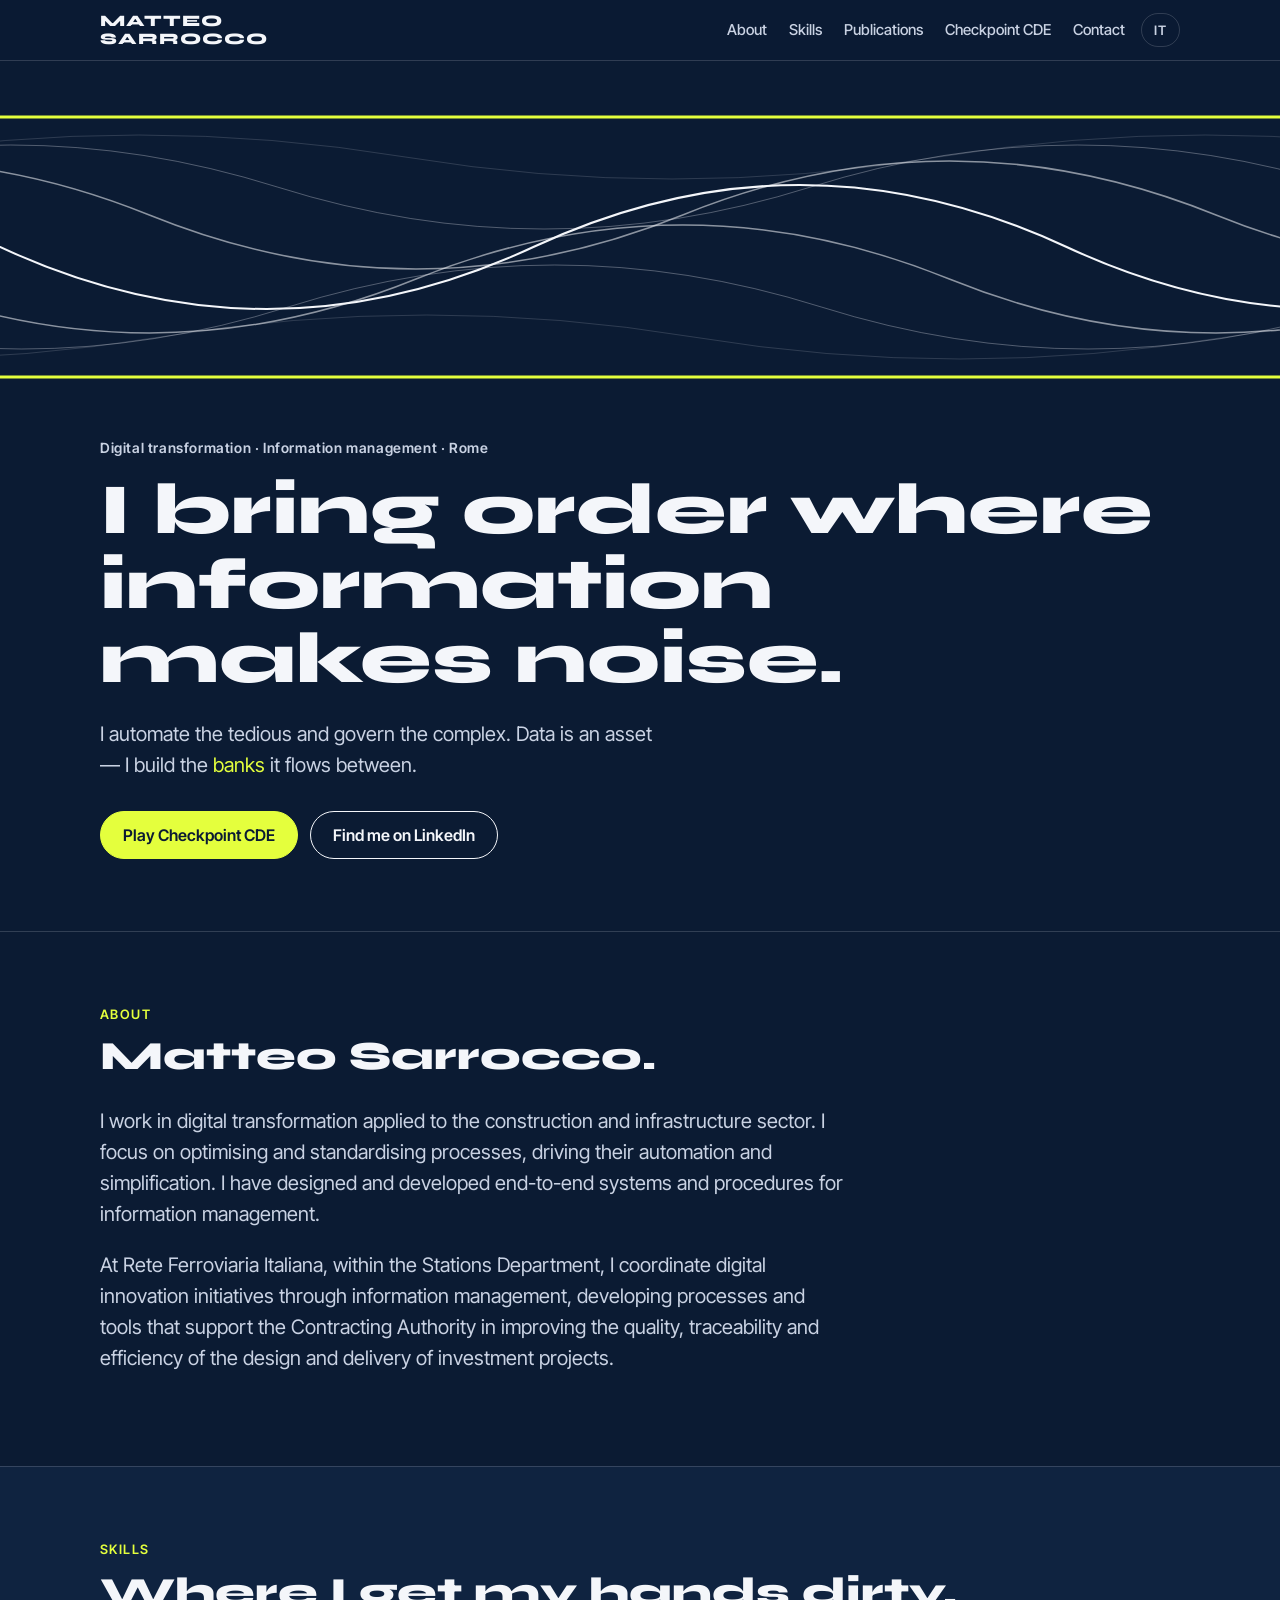
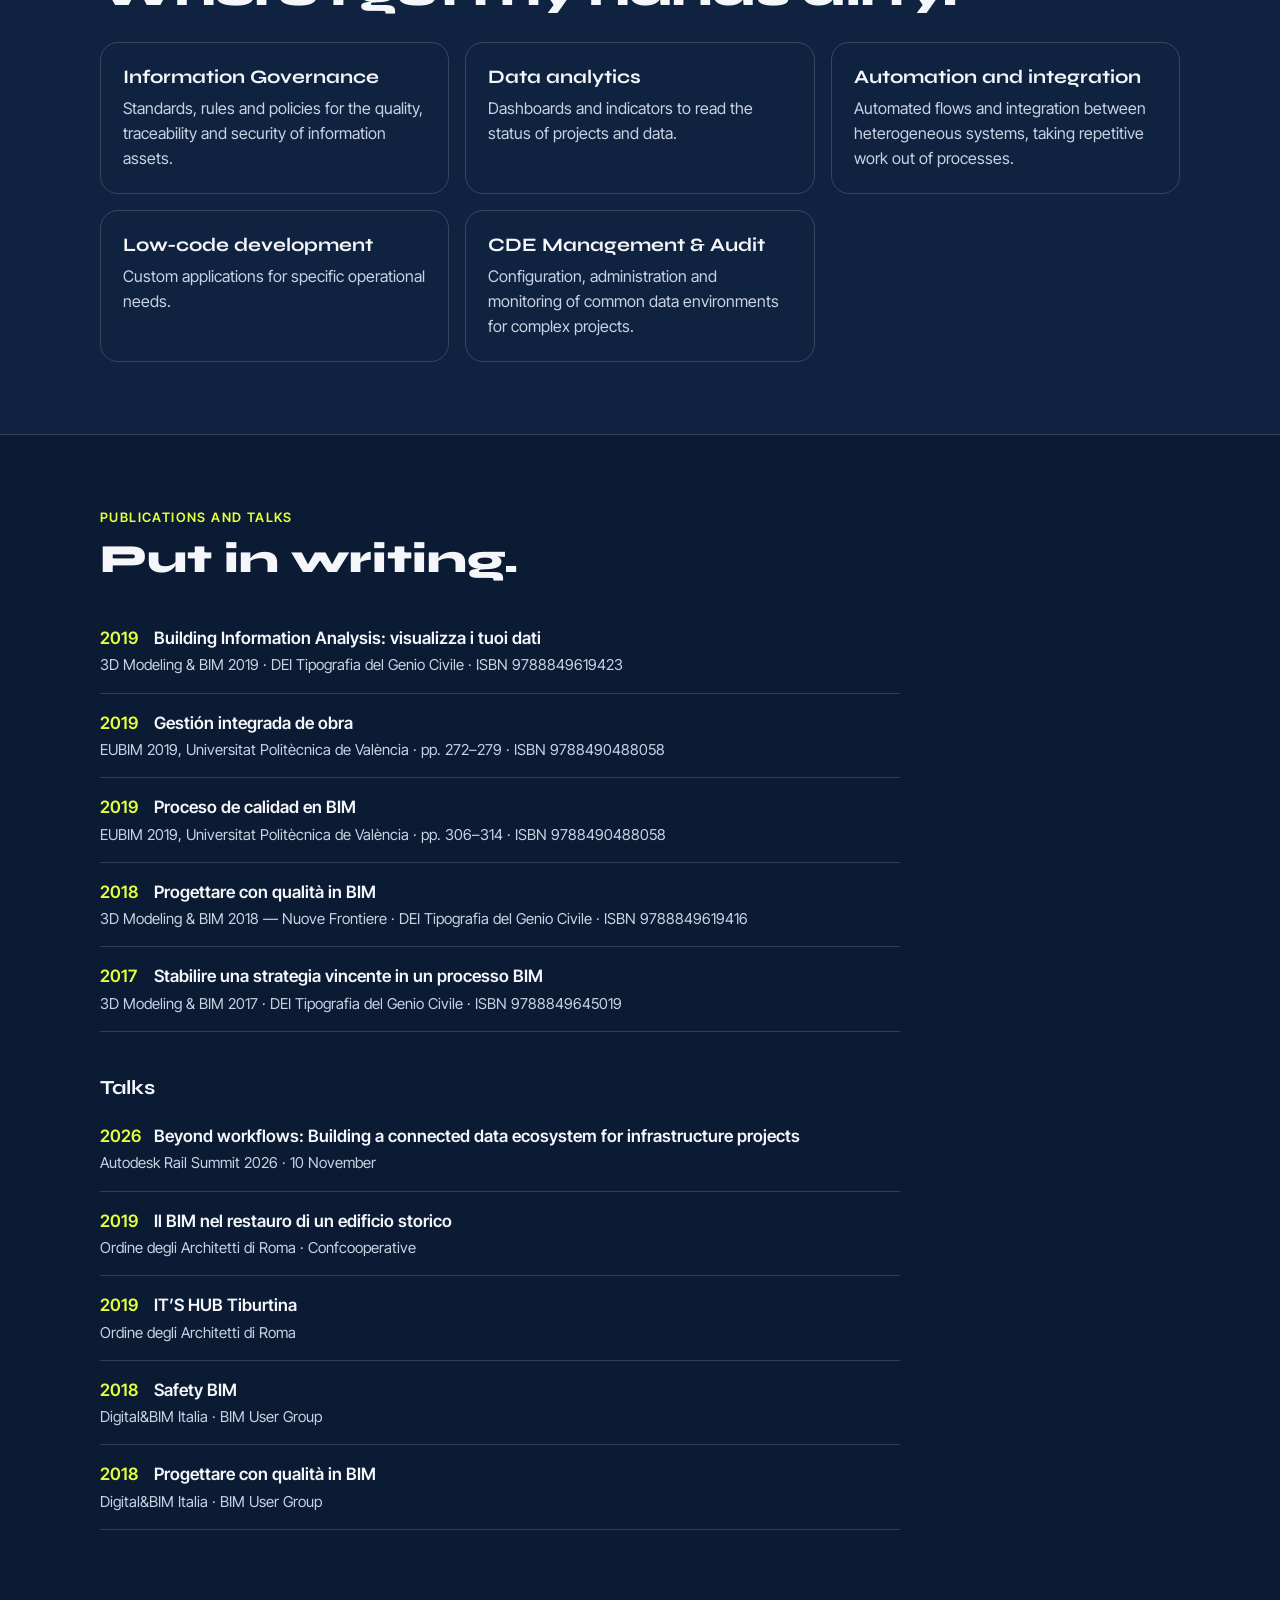
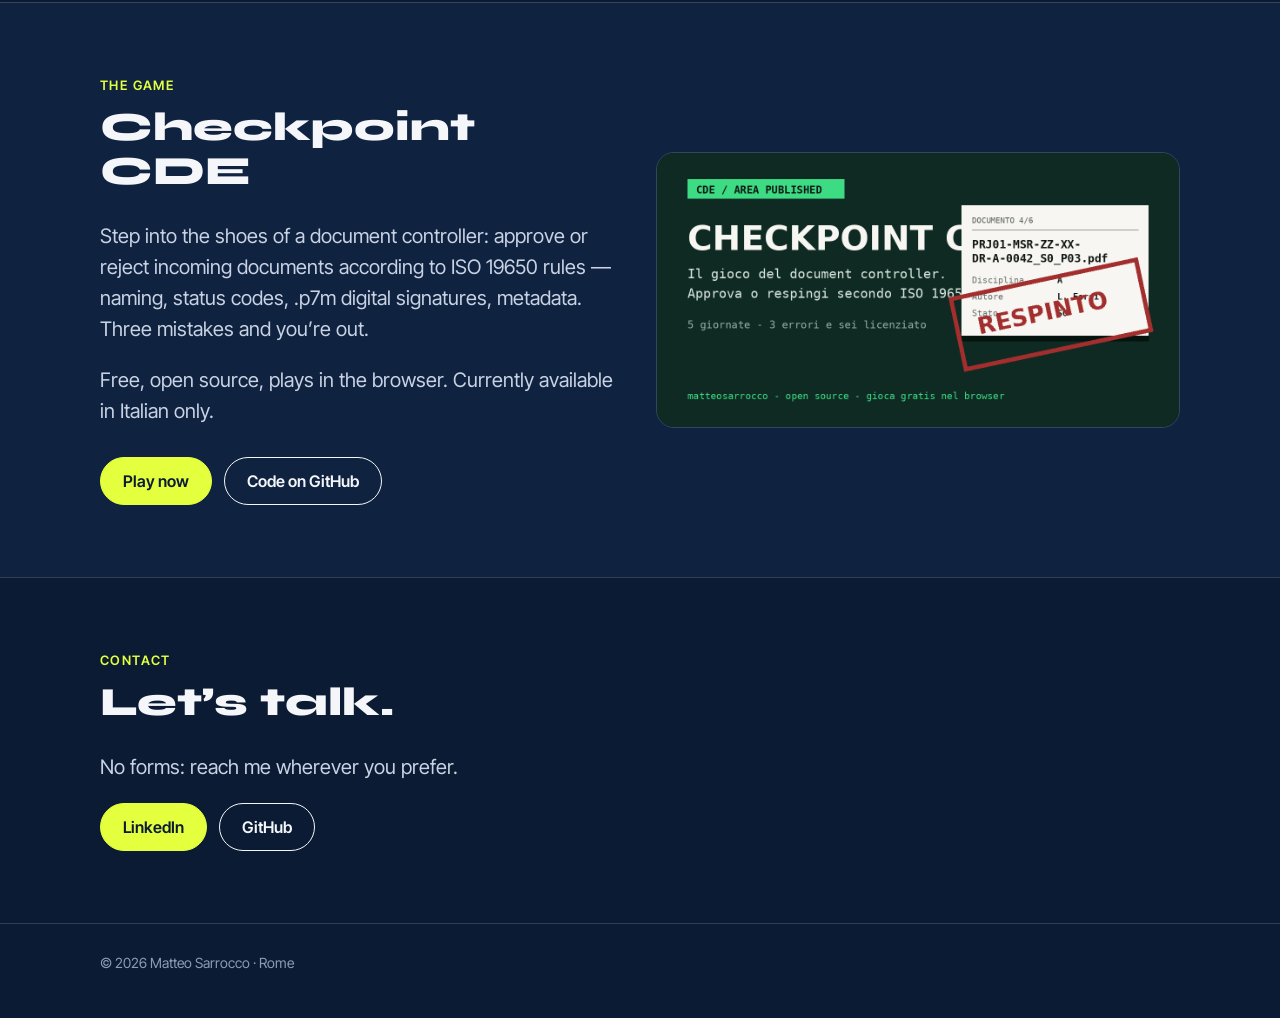
==== en/index.html @ b2332349 "Versione inglese in /en/ con selettore lingua e hreflang Co-Authored-By: Claude Opus 5.5 <noreply@an" ====
<!doctype html>
<html lang="en">
<head>
<meta charset="utf-8">
<meta name="viewport" content="width=device-width, initial-scale=1">
<title>Matteo Sarrocco — Digital transformation and information management, Rome</title>
<meta name="description" content="Matteo Sarrocco, architect in Rome: digital transformation for construction and infrastructure, information management, CDE and process automation.">
<link rel="canonical" href="https://cenciocamerario.github.io/en/">
<link rel="alternate" hreflang="it" href="https://cenciocamerario.github.io/">
<link rel="alternate" hreflang="en" href="https://cenciocamerario.github.io/en/">
<link rel="alternate" hreflang="x-default" href="https://cenciocamerario.github.io/">
<meta name="theme-color" content="#0B1B33">
<link rel="icon" href="../favicon.svg" type="image/svg+xml">
<link rel="preload" href="../fonts/syne-latin-800-normal.woff2" as="font" type="font/woff2" crossorigin>
<link rel="stylesheet" href="../style.css">

<meta property="og:type" content="profile">
<meta property="og:locale" content="en_GB">
<meta property="og:site_name" content="Matteo Sarrocco">
<meta property="og:title" content="Matteo Sarrocco — I bring order where information makes noise">
<meta property="og:description" content="Digital transformation for construction and infrastructure: information management, CDE, automation. Rome.">
<meta property="og:url" content="https://cenciocamerario.github.io/en/">
<meta property="og:image" content="https://cenciocamerario.github.io/og.png">
<meta property="og:image:width" content="1200">
<meta property="og:image:height" content="630">
<meta name="twitter:card" content="summary_large_image">

<script type="application/ld+json">
{
  "@context": "https://schema.org",
  "@type": "ProfilePage",
  "url": "https://cenciocamerario.github.io/en/",
  "inLanguage": "en",
  "mainEntity": {
    "@type": "Person",
    "@id": "https://cenciocamerario.github.io/#matteo",
    "name": "Matteo Sarrocco",
    "url": "https://cenciocamerario.github.io/",
    "image": "https://cenciocamerario.github.io/og.png",
    "jobTitle": "Architect, digital transformation and information management specialist",
    "description": "Works in digital transformation applied to the construction and infrastructure sector: optimising, standardising and automating processes, end-to-end systems and procedures for information management.",
    "address": {"@type": "PostalAddress", "addressLocality": "Rome", "addressCountry": "IT"},
    "worksFor": {"@type": "Organization", "name": "Rete Ferroviaria Italiana"},
    "knowsAbout": ["Digital transformation", "Information management", "Information Governance", "Common Data Environment", "ISO 19650", "UNI 11337", "BIM", "Process automation", "Data analytics"],
    "knowsLanguage": ["it", "en", "es"],
    "sameAs": [
      "https://www.linkedin.com/in/matteo-sarrocco",
      "https://github.com/cenciocamerario"
    ]
  }
}
</script>
</head>
<body>
<a class="salta" href="#chi-sono">Skip to content</a>

<header class="top">
  <div class="wrap">
    <a class="marchio" href="#">MATTEO<br>SARROCCO</a>
    <nav class="nav" aria-label="Sections">
      <a href="#chi-sono">About</a>
      <a href="#competenze">Skills</a>
      <a href="#pubblicazioni">Publications</a>
      <a href="#checkpoint-cde">Checkpoint CDE</a>
      <a href="#contatti">Contact</a>
    </nav>
    <a class="lingua" href="../" hreflang="it" lang="it">IT</a>
  </div>
</header>

<main>
  <div class="hero">
    <svg class="fiume" viewBox="0 0 1200 300" preserveAspectRatio="none" aria-hidden="true">
      <line x1="0" y1="20" x2="1200" y2="20" stroke="#E4FF3D" stroke-width="3" vector-effect="non-scaling-stroke"/>
      <line x1="0" y1="280" x2="1200" y2="280" stroke="#E4FF3D" stroke-width="3" vector-effect="non-scaling-stroke"/>
      <g class="flusso" fill="none" stroke="#F4F6FA" vector-effect="non-scaling-stroke">
        <path d="M-2500 150 q 250 -124 500 0 t 500 0 t 500 0 t 500 0 t 500 0 t 500 0 t 500 0 t 500 0 t 500 0 t 500 0" stroke-width="2" vector-effect="non-scaling-stroke"/>
        <path d="M-2360 118 q 250 -108 500 0 t 500 0 t 500 0 t 500 0 t 500 0 t 500 0 t 500 0 t 500 0 t 500 0 t 500 0" stroke-opacity=".55" stroke-width="1.5" vector-effect="non-scaling-stroke"/>
        <path d="M-2610 182 q 250 -108 500 0 t 500 0 t 500 0 t 500 0 t 500 0 t 500 0 t 500 0 t 500 0 t 500 0 t 500 0" stroke-opacity=".55" stroke-width="1.5" vector-effect="non-scaling-stroke"/>
        <path d="M-2240 90 q 250 -84 500 0 t 500 0 t 500 0 t 500 0 t 500 0 t 500 0 t 500 0 t 500 0 t 500 0 t 500 0" stroke-opacity=".3" vector-effect="non-scaling-stroke"/>
        <path d="M-2730 210 q 250 -84 500 0 t 500 0 t 500 0 t 500 0 t 500 0 t 500 0 t 500 0 t 500 0 t 500 0 t 500 0" stroke-opacity=".3" vector-effect="non-scaling-stroke"/>
        <path d="M-2120 60 q 250 -44 500 0 t 500 0 t 500 0 t 500 0 t 500 0 t 500 0 t 500 0 t 500 0 t 500 0 t 500 0" stroke-opacity=".15" vector-effect="non-scaling-stroke"/>
        <path d="M-2850 240 q 250 -44 500 0 t 500 0 t 500 0 t 500 0 t 500 0 t 500 0 t 500 0 t 500 0 t 500 0 t 500 0" stroke-opacity=".15" vector-effect="non-scaling-stroke"/>
      </g>
    </svg>
    <div class="wrap">
      <p class="occhiello">Digital transformation · Information management · Rome</p>
      <h1>I bring order where information makes noise.</h1>
      <p class="sotto">I automate the tedious and govern the complex. Data is an asset — I build the <em>banks</em> it flows between.</p>
      <div class="azioni">
        <a class="btn pieno" href="https://cenciocamerario.github.io/checkpoint-cde/">Play Checkpoint CDE</a>
        <a class="btn" href="https://www.linkedin.com/in/matteo-sarrocco">Find me on LinkedIn</a>
      </div>
    </div>
  </div>

  <section id="chi-sono">
    <div class="wrap">
      <p class="etichetta">About</p>
      <h2>Matteo Sarrocco.</h2>
      <div class="prosa">
        <p>I work in digital transformation applied to the construction and infrastructure sector. I focus on optimising and standardising processes, driving their automation and simplification. I have designed and developed end-to-end systems and procedures for information management.</p>
        <p>At Rete Ferroviaria Italiana, within the Stations Department, I coordinate digital innovation initiatives through information management, developing processes and tools that support the Contracting Authority in improving the quality, traceability and efficiency of the design and delivery of investment projects.</p>
      </div>
    </div>
  </section>

  <section id="competenze">
    <div class="wrap">
      <p class="etichetta">Skills</p>
      <h2>Where I get my hands dirty.</h2>
      <div class="griglia">
        <div class="carta"><h3>Information Governance</h3><p>Standards, rules and policies for the quality, traceability and security of information assets.</p></div>
        <div class="carta"><h3>Data analytics</h3><p>Dashboards and indicators to read the status of projects and data.</p></div>
        <div class="carta"><h3>Automation and integration</h3><p>Automated flows and integration between heterogeneous systems, taking repetitive work out of processes.</p></div>
        <div class="carta"><h3>Low-code development</h3><p>Custom applications for specific operational needs.</p></div>
        <div class="carta"><h3>CDE Management &amp; Audit</h3><p>Configuration, administration and monitoring of common data environments for complex projects.</p></div>
      </div>
    </div>
  </section>

  <section id="pubblicazioni">
    <div class="wrap">
      <p class="etichetta">Publications and talks</p>
      <h2>Put in writing.</h2>
      <ul class="elenco">
        <li><span class="anno">2019</span><span class="titolo">Building Information Analysis: visualizza i tuoi dati</span><span class="dove">3D Modeling &amp; BIM 2019 · DEI Tipografia del Genio Civile · ISBN 9788849619423</span></li>
        <li><span class="anno">2019</span><span class="titolo">Gestión integrada de obra</span><span class="dove">EUBIM 2019, Universitat Politècnica de València · pp. 272–279 · ISBN 9788490488058</span></li>
        <li><span class="anno">2019</span><span class="titolo">Proceso de calidad en BIM</span><span class="dove">EUBIM 2019, Universitat Politècnica de València · pp. 306–314 · ISBN 9788490488058</span></li>
        <li><span class="anno">2018</span><span class="titolo">Progettare con qualità in BIM</span><span class="dove">3D Modeling &amp; BIM 2018 — Nuove Frontiere · DEI Tipografia del Genio Civile · ISBN 9788849619416</span></li>
        <li><span class="anno">2017</span><span class="titolo">Stabilire una strategia vincente in un processo BIM</span><span class="dove">3D Modeling &amp; BIM 2017 · DEI Tipografia del Genio Civile · ISBN 9788849645019</span></li>
      </ul>
      <h3 class="sotto-elenco">Talks</h3>
      <ul class="elenco">
        <li><span class="anno">2026</span><span class="titolo">Beyond workflows: Building a connected data ecosystem for infrastructure projects</span><span class="dove">Autodesk Rail Summit 2026 · 10 November</span></li>
        <li><span class="anno">2019</span><span class="titolo">Il BIM nel restauro di un edificio storico</span><span class="dove">Ordine degli Architetti di Roma · Confcooperative</span></li>
        <li><span class="anno">2019</span><span class="titolo">IT’S HUB Tiburtina</span><span class="dove">Ordine degli Architetti di Roma</span></li>
        <li><span class="anno">2018</span><span class="titolo">Safety BIM</span><span class="dove">Digital&amp;BIM Italia · BIM User Group</span></li>
        <li><span class="anno">2018</span><span class="titolo">Progettare con qualità in BIM</span><span class="dove">Digital&amp;BIM Italia · BIM User Group</span></li>
      </ul>
    </div>
  </section>

  <section id="checkpoint-cde">
    <div class="wrap gioco">
      <div>
        <p class="etichetta">The game</p>
        <h2>Checkpoint CDE</h2>
        <div class="prosa">
          <p>Step into the shoes of a document controller: approve or reject incoming documents according to ISO 19650 rules — naming, status codes, .p7m digital signatures, metadata. Three mistakes and you’re out.</p>
          <p>Free, open source, plays in the browser. Currently available in Italian only.</p>
        </div>
        <div class="azioni">
          <a class="btn pieno" href="https://cenciocamerario.github.io/checkpoint-cde/">Play now</a>
          <a class="btn" href="https://github.com/cenciocamerario/checkpoint-cde">Code on GitHub</a>
        </div>
      </div>
      <img src="../checkpoint-cde.png" width="1200" height="630" alt="Checkpoint CDE screenshot">
    </div>
  </section>

  <section id="contatti">
    <div class="wrap">
      <p class="etichetta">Contact</p>
      <h2>Let’s talk.</h2>
      <div class="prosa"><p>No forms: reach me wherever you prefer.</p></div>
      <div class="contatti">
        <a class="btn pieno" href="https://www.linkedin.com/in/matteo-sarrocco">LinkedIn</a>
        <a class="btn" href="https://github.com/cenciocamerario">GitHub</a>
      </div>
    </div>
  </section>
</main>

<footer>
  <div class="wrap">
    <p>© 2026 Matteo Sarrocco · Rome</p>
  </div>
</footer>
</body>
</html>
---- style.css ----
@font-face{font-family:"Syne";src:url("fonts/syne-latin-700-normal.woff2") format("woff2");font-weight:700;font-display:swap}
@font-face{font-family:"Syne";src:url("fonts/syne-latin-800-normal.woff2") format("woff2");font-weight:800;font-display:swap}
@font-face{font-family:"Inter Tight";src:url("fonts/inter-tight-latin-400-normal.woff2") format("woff2");font-weight:400;font-display:swap}
@font-face{font-family:"Inter Tight";src:url("fonts/inter-tight-latin-500-normal.woff2") format("woff2");font-weight:500;font-display:swap}
@font-face{font-family:"Inter Tight";src:url("fonts/inter-tight-latin-600-normal.woff2") format("woff2");font-weight:600;font-display:swap}

:root{
  --notte:#0B1B33;
  --notte-2:#0F2340;
  --testo:#F4F6FA;
  --testo-2:#C9D2E3;
  --testo-3:#8E9BB3;
  --acido:#E4FF3D;
  --linea:rgba(244,246,250,.16);
  --max:1120px;
}

*{box-sizing:border-box}
html{scroll-behavior:smooth;-webkit-text-size-adjust:100%}
body{margin:0;background:var(--notte);color:var(--testo);font-family:"Inter Tight",system-ui,sans-serif;font-size:17px;line-height:1.55}
a{color:var(--acido);text-underline-offset:3px}
a:hover{color:#F2FF9A}
:focus-visible{outline:2px solid var(--acido);outline-offset:3px}
img,svg{display:block;max-width:100%}

.wrap{max-width:var(--max);margin:0 auto;padding:0 20px}
.salta{position:absolute;left:-9999px}
.salta:focus{left:20px;top:12px;z-index:10;background:var(--acido);color:var(--notte);padding:8px 12px}

/* header */
.top{position:sticky;top:0;z-index:5;background:rgba(11,27,51,.92);backdrop-filter:blur(8px);border-bottom:1px solid var(--linea)}
.top .wrap{display:flex;align-items:center;justify-content:space-between;min-height:60px;gap:16px}
.marchio{font-family:"Syne",sans-serif;font-weight:800;letter-spacing:1px;font-size:16px;color:var(--testo);text-decoration:none;line-height:1.1}
.nav{display:flex;gap:22px;flex-wrap:wrap;margin-left:auto}
.nav a{color:var(--testo-2);text-decoration:none;font-size:15px;font-weight:500;padding:10px 0}
.nav a:hover{color:var(--testo)}
.lingua{color:var(--testo-2);text-decoration:none;font-size:13px;font-weight:600;letter-spacing:1px;border:1px solid var(--linea);border-radius:999px;padding:6px 12px}
.lingua:hover{color:var(--testo);border-color:var(--testo-2)}
@media (max-width:760px){.nav{display:none}}

/* hero */
.hero{padding:28px 0 72px}
.fiume{width:100%;height:clamp(180px,24vw,300px);margin:8px 0 40px}
.fiume .flusso path{animation:scorre 10s linear infinite}
.fiume .flusso path:nth-child(2),.fiume .flusso path:nth-child(3){animation-duration:13s}
.fiume .flusso path:nth-child(4),.fiume .flusso path:nth-child(5){animation-duration:17s}
.fiume .flusso path:nth-child(6),.fiume .flusso path:nth-child(7){animation-duration:23s}
@keyframes scorre{from{transform:translateX(0)}to{transform:translateX(1000px)}}
.occhiello{font-size:14px;font-weight:600;letter-spacing:.6px;color:var(--testo-2);margin:0 0 14px}
h1{font-family:"Syne",sans-serif;font-weight:800;font-size:clamp(31px,6.2vw,72px);line-height:1.04;margin:0;max-width:16ch}
.sotto{font-size:clamp(17px,2vw,20px);color:var(--testo-2);max-width:46ch;margin:22px 0 0}
.sotto em{font-style:normal;color:var(--acido)}
.azioni{display:flex;gap:12px;flex-wrap:wrap;margin-top:30px}
.btn{display:inline-flex;align-items:center;min-height:48px;padding:0 22px;border-radius:999px;font-weight:600;font-size:16px;text-decoration:none;border:1px solid var(--testo);color:var(--testo)}
.btn:hover{background:rgba(244,246,250,.08);color:var(--testo)}
.btn.pieno{background:var(--acido);border-color:var(--acido);color:var(--notte)}
.btn.pieno:hover{background:#F2FF9A;color:var(--notte)}

/* sezioni */
section{padding:72px 0;border-top:1px solid var(--linea)}
section:nth-of-type(even){background:var(--notte-2)}
h2{font-family:"Syne",sans-serif;font-weight:800;font-size:clamp(26px,4vw,40px);line-height:1.1;margin:0 0 28px}
.etichetta{font-size:13px;font-weight:600;letter-spacing:1.4px;text-transform:uppercase;color:var(--acido);margin:0 0 10px}
.prosa{max-width:62ch;font-size:clamp(17px,1.9vw,20px);color:var(--testo-2)}
.prosa p{margin:0 0 1em}

.griglia{display:grid;grid-template-columns:repeat(auto-fit,minmax(min(100%,300px),1fr));gap:16px}
.carta{border:1px solid var(--linea);border-radius:18px;padding:22px}
.carta h3{font-family:"Syne",sans-serif;font-weight:700;font-size:19px;line-height:1.25;margin:0 0 8px}
.carta p{margin:0;color:var(--testo-2);font-size:16px}


/* pubblicazioni */
.elenco{list-style:none;margin:0;padding:0;max-width:80ch}
.elenco li{padding:16px 0;border-bottom:1px solid var(--linea)}
.elenco .anno{display:inline-block;min-width:4ch;font-weight:600;color:var(--acido);margin-right:10px}
.elenco .titolo{font-weight:600;color:var(--testo)}
.elenco .dove{display:block;color:var(--testo-2);font-size:15px;margin-top:2px}
h3.sotto-elenco{font-family:"Syne",sans-serif;font-weight:700;font-size:20px;margin:40px 0 4px}

/* gioco */
.gioco{display:grid;grid-template-columns:repeat(auto-fit,minmax(min(100%,340px),1fr));gap:32px;align-items:center}
.gioco img{border-radius:18px;border:1px solid var(--linea);width:100%;height:auto}

/* contatti e piede */
.contatti{display:flex;gap:12px;flex-wrap:wrap}
footer{border-top:1px solid var(--linea);padding:28px 0 40px;color:var(--testo-3);font-size:14px}
footer p{margin:0 0 4px}

@media (prefers-reduced-motion:reduce){
  html{scroll-behavior:auto}
  .fiume .flusso path{animation:none}
}
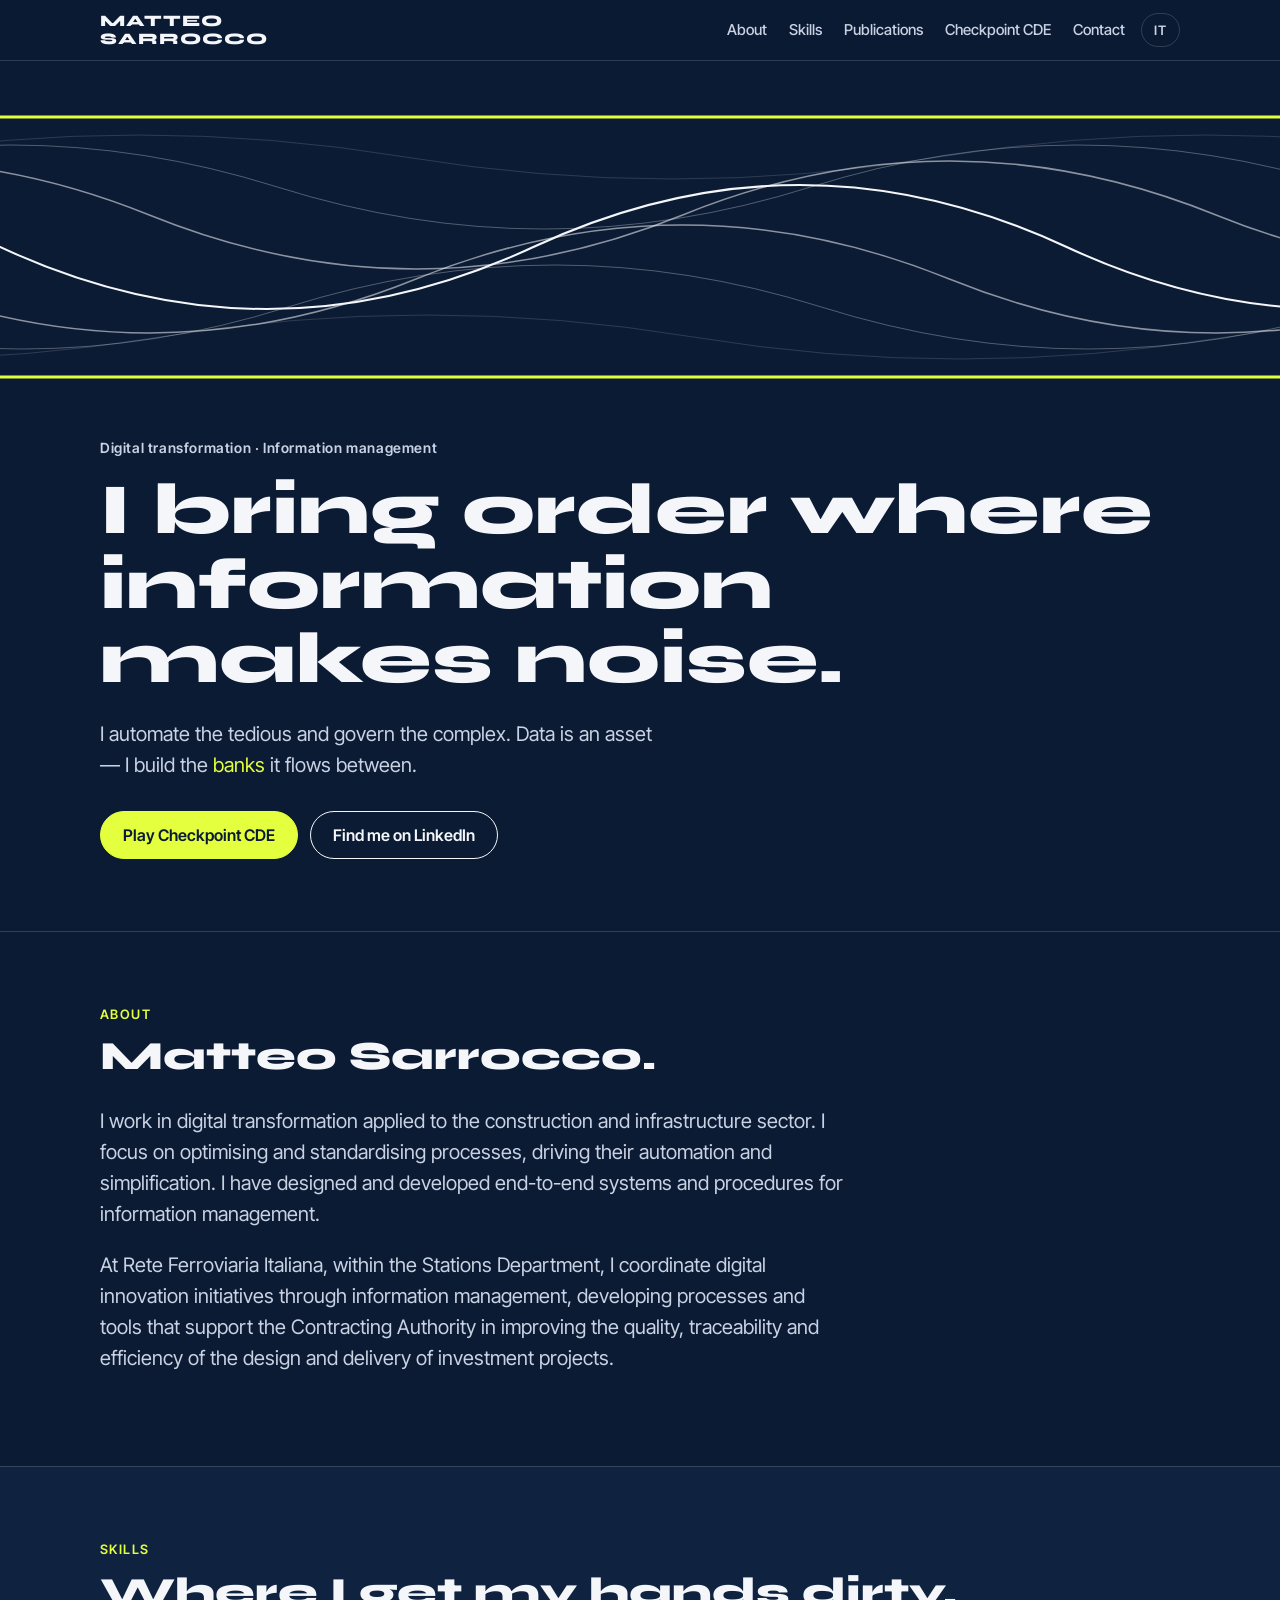
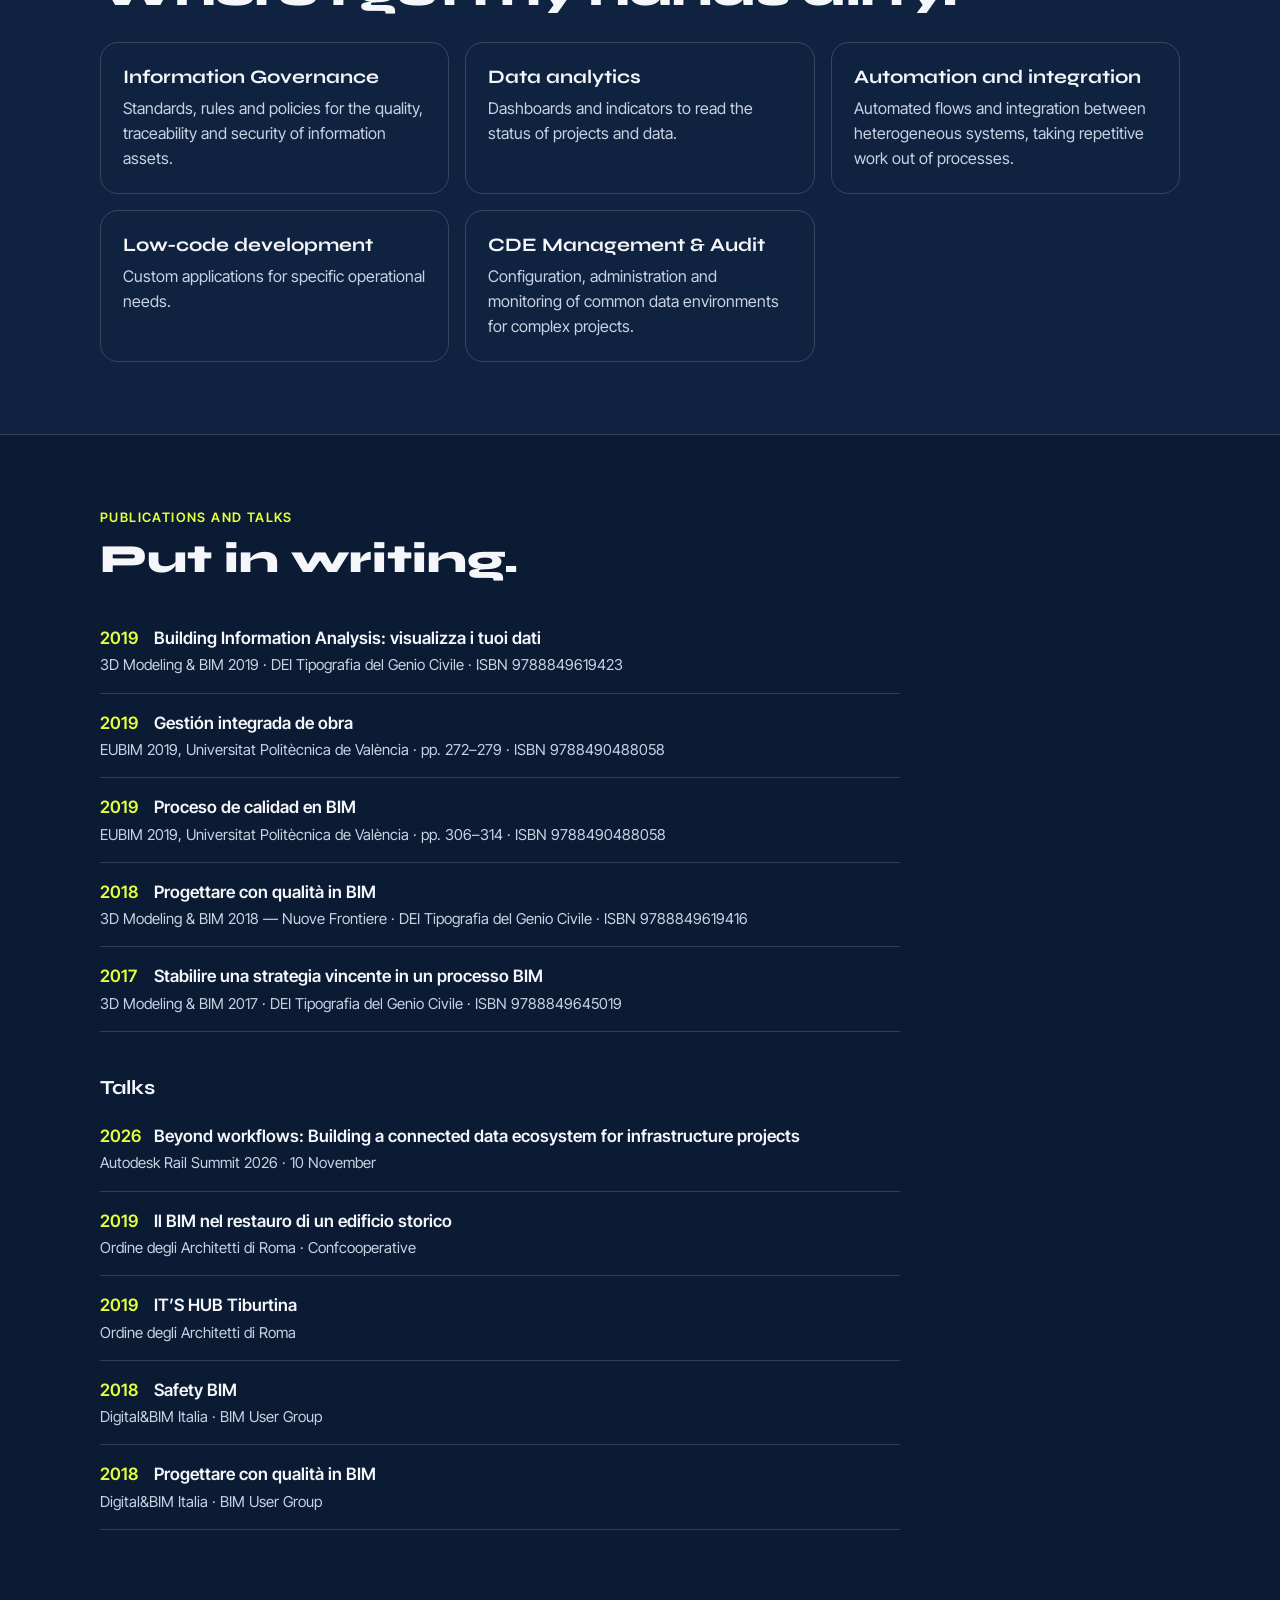
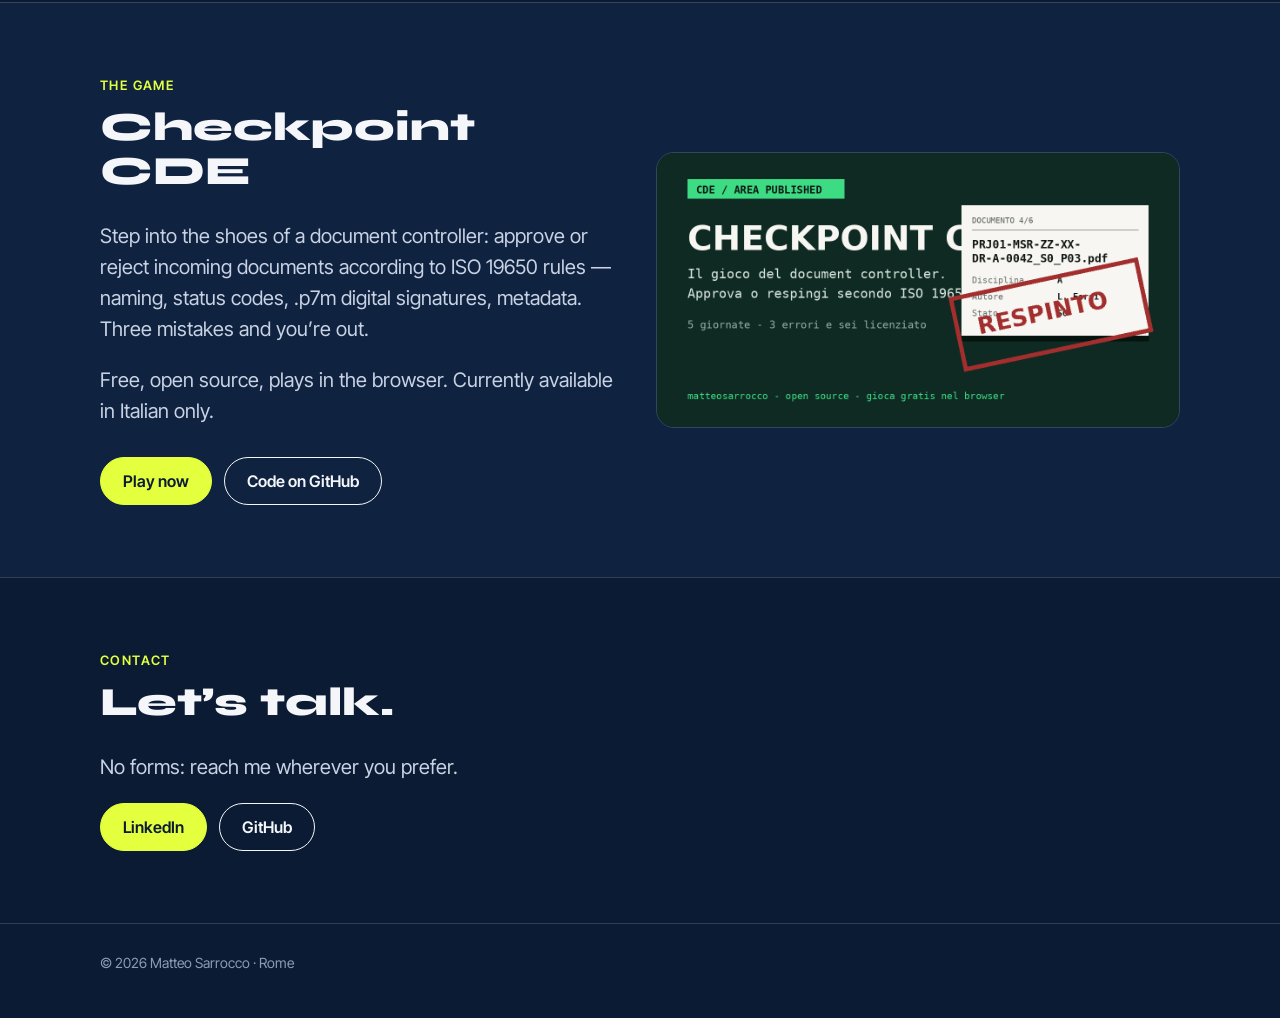
==== commit f2f396f7: "Toglie Roma/Rome da titoli, descrizioni, occhiello e immagine di anteprima Co-Authored-By: Claude Op" ====
--- a/en/index.html
+++ b/en/index.html
@@ -3,8 +3,8 @@
 <head>
 <meta charset="utf-8">
 <meta name="viewport" content="width=device-width, initial-scale=1">
-<title>Matteo Sarrocco — Digital transformation and information management, Rome</title>
-<meta name="description" content="Matteo Sarrocco, architect in Rome: digital transformation for construction and infrastructure, information management, CDE and process automation.">
+<title>Matteo Sarrocco — Digital transformation and information management</title>
+<meta name="description" content="Matteo Sarrocco, architect: digital transformation for construction and infrastructure, information management, CDE and process automation.">
 <link rel="canonical" href="https://cenciocamerario.github.io/en/">
 <link rel="alternate" hreflang="it" href="https://cenciocamerario.github.io/">
 <link rel="alternate" hreflang="en" href="https://cenciocamerario.github.io/en/">
@@ -18,7 +18,7 @@
 <meta property="og:locale" content="en_GB">
 <meta property="og:site_name" content="Matteo Sarrocco">
 <meta property="og:title" content="Matteo Sarrocco — I bring order where information makes noise">
-<meta property="og:description" content="Digital transformation for construction and infrastructure: information management, CDE, automation. Rome.">
+<meta property="og:description" content="Digital transformation for construction and infrastructure: information management, CDE, automation.">
 <meta property="og:url" content="https://cenciocamerario.github.io/en/">
 <meta property="og:image" content="https://cenciocamerario.github.io/og.png">
 <meta property="og:image:width" content="1200">
@@ -84,7 +84,7 @@
       </g>
     </svg>
     <div class="wrap">
-      <p class="occhiello">Digital transformation · Information management · Rome</p>
+      <p class="occhiello">Digital transformation · Information management</p>
       <h1>I bring order where information makes noise.</h1>
       <p class="sotto">I automate the tedious and govern the complex. Data is an asset — I build the <em>banks</em> it flows between.</p>
       <div class="azioni">
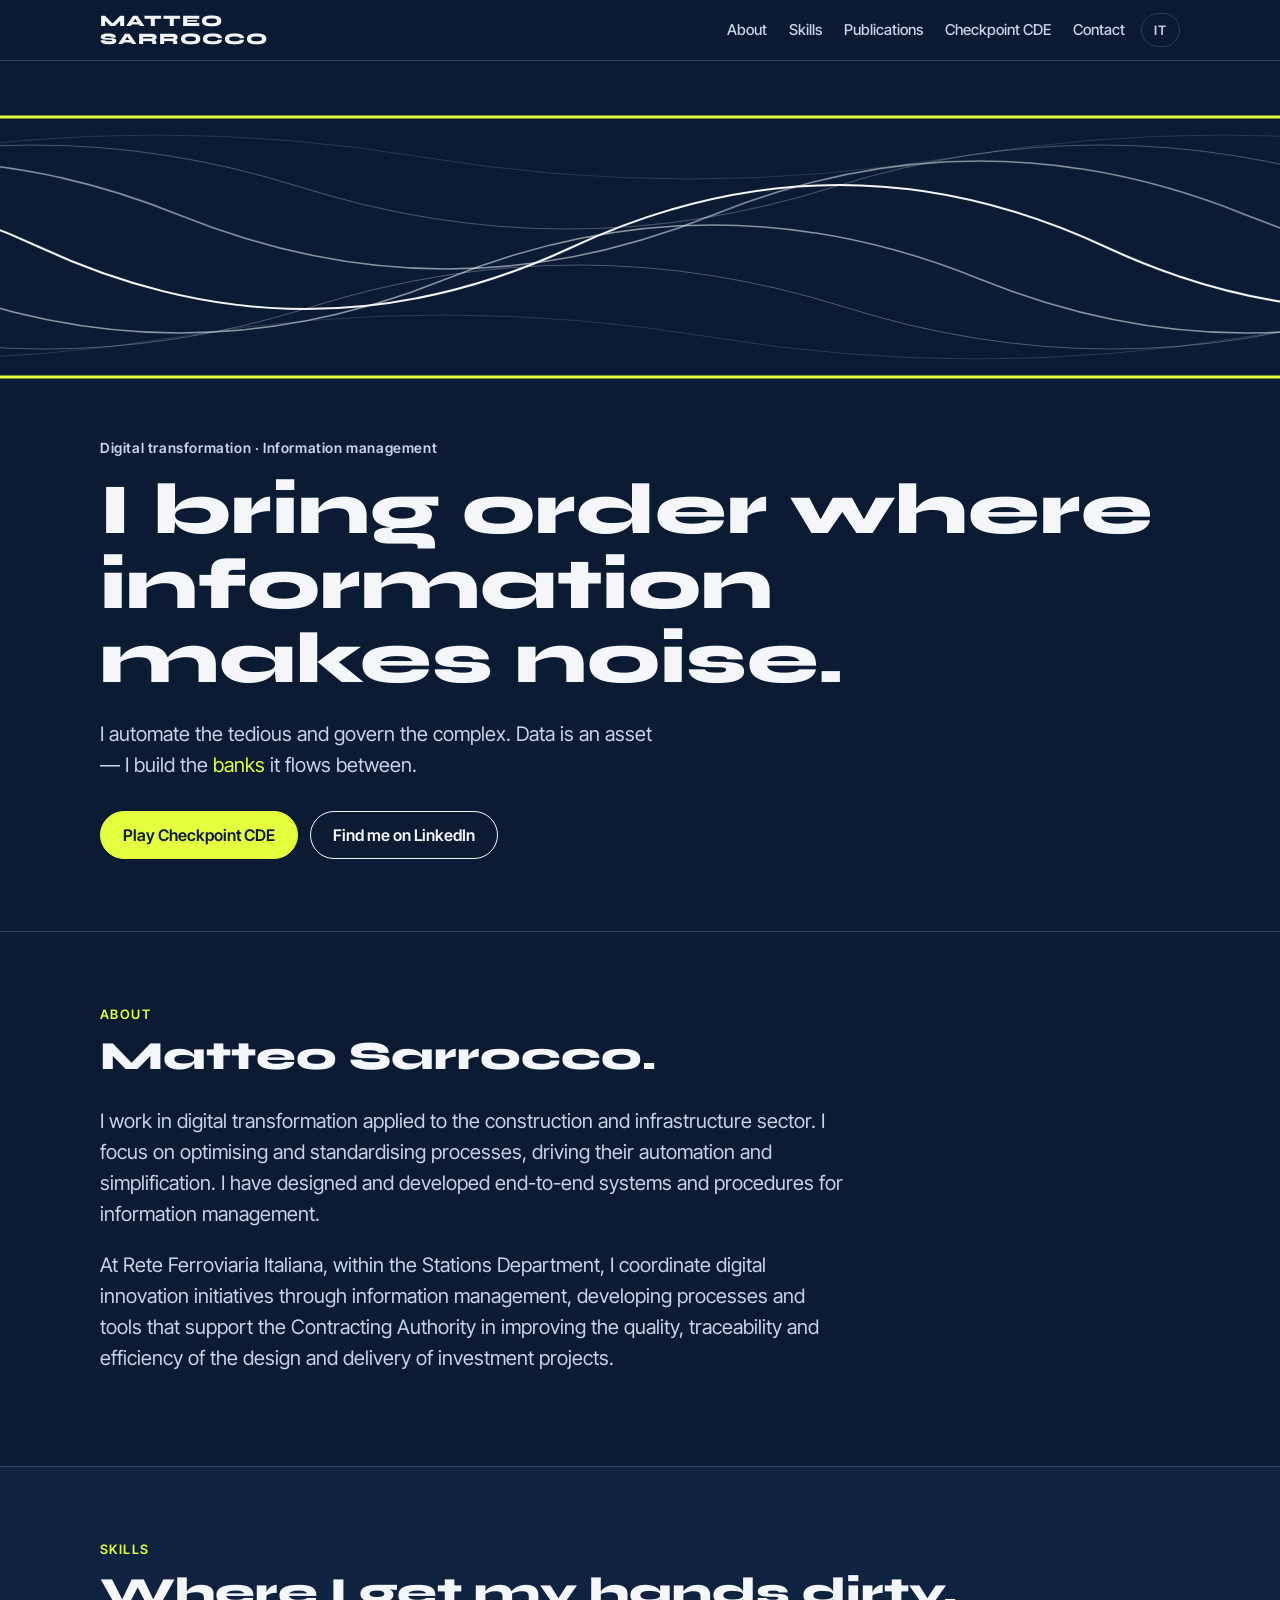
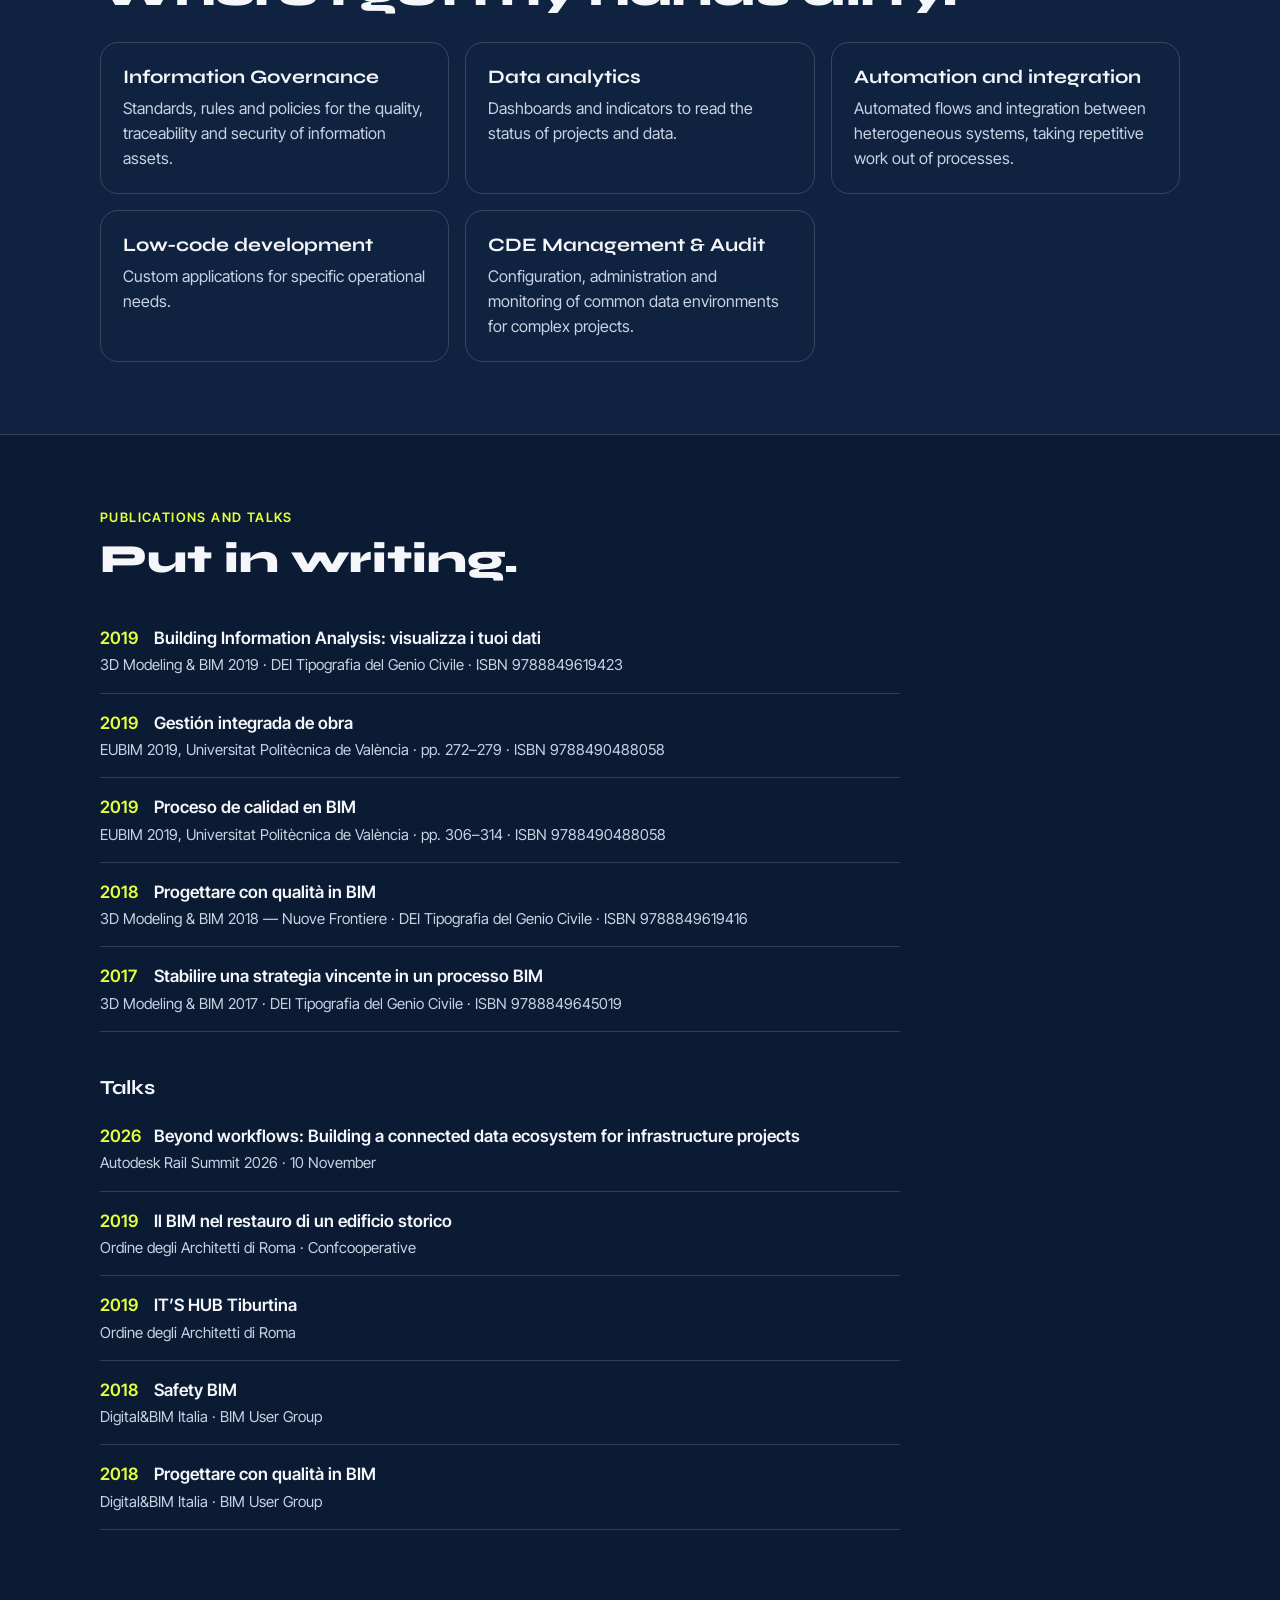
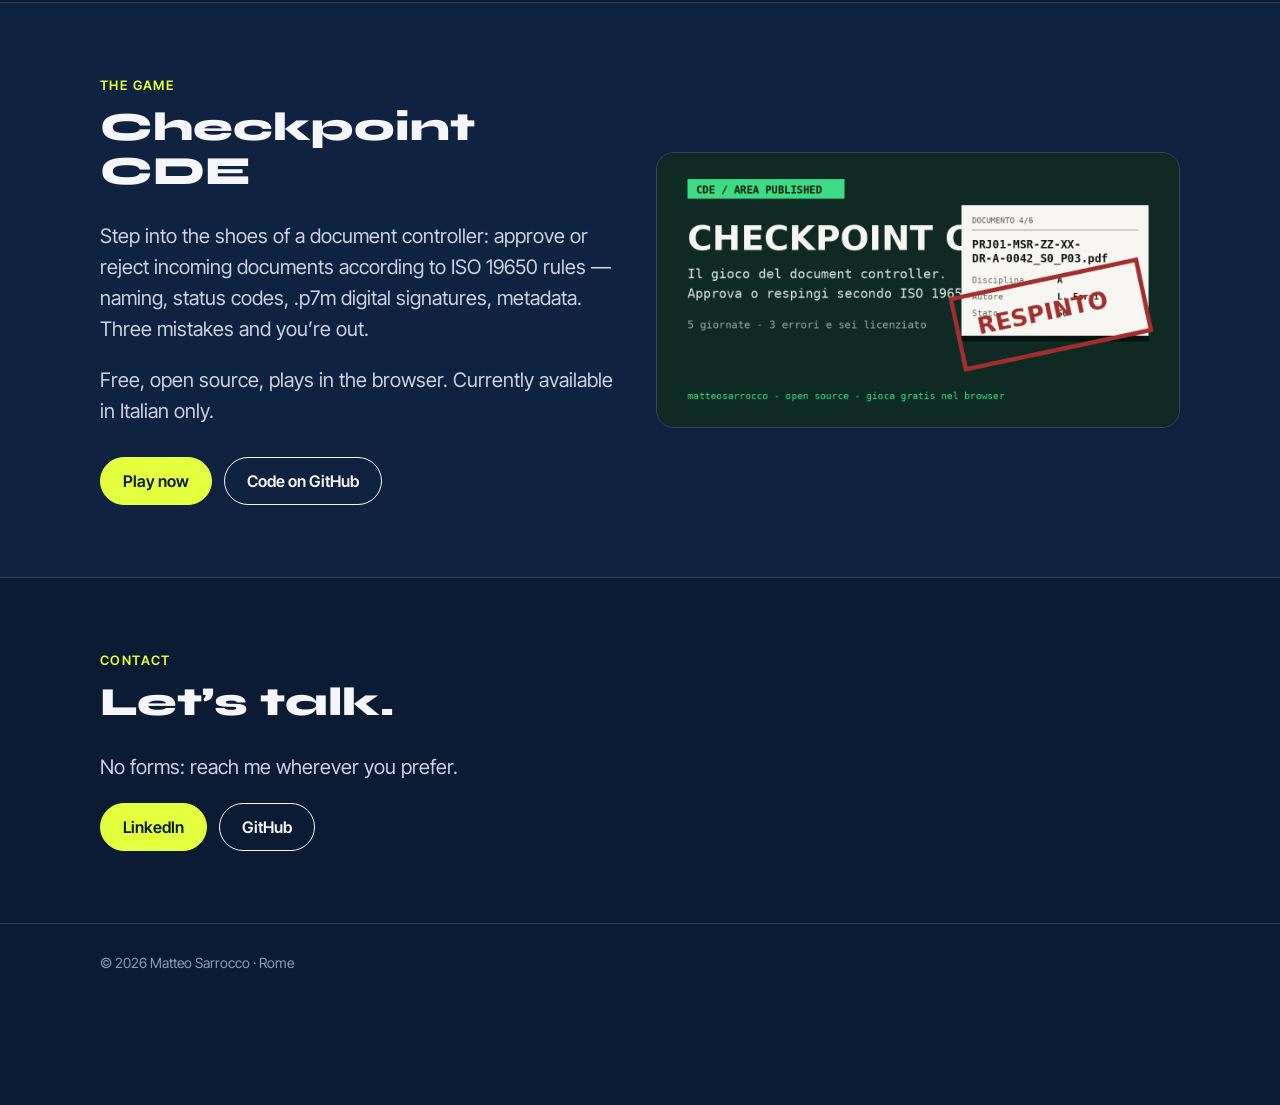
==== commit dafeaba5: "/en/ rimanda alla pagina principale Co-Authored-By: Claude Opus 5.5 <noreply@anthropic.com> Claude-S" ====
--- a/en/index.html
+++ b/en/index.html
@@ -2,180 +2,10 @@
 <html lang="en">
 <head>
 <meta charset="utf-8">
-<meta name="viewport" content="width=device-width, initial-scale=1">
-<title>Matteo Sarrocco — Digital transformation and information management</title>
-<meta name="description" content="Matteo Sarrocco, architect: digital transformation for construction and infrastructure, information management, CDE and process automation.">
-<link rel="canonical" href="https://cenciocamerario.github.io/en/">
-<link rel="alternate" hreflang="it" href="https://cenciocamerario.github.io/">
-<link rel="alternate" hreflang="en" href="https://cenciocamerario.github.io/en/">
-<link rel="alternate" hreflang="x-default" href="https://cenciocamerario.github.io/">
-<meta name="theme-color" content="#0B1B33">
-<link rel="icon" href="../favicon.svg" type="image/svg+xml">
-<link rel="preload" href="../fonts/syne-latin-800-normal.woff2" as="font" type="font/woff2" crossorigin>
-<link rel="stylesheet" href="../style.css">
-
-<meta property="og:type" content="profile">
-<meta property="og:locale" content="en_GB">
-<meta property="og:site_name" content="Matteo Sarrocco">
-<meta property="og:title" content="Matteo Sarrocco — I bring order where information makes noise">
-<meta property="og:description" content="Digital transformation for construction and infrastructure: information management, CDE, automation.">
-<meta property="og:url" content="https://cenciocamerario.github.io/en/">
-<meta property="og:image" content="https://cenciocamerario.github.io/og.png">
-<meta property="og:image:width" content="1200">
-<meta property="og:image:height" content="630">
-<meta name="twitter:card" content="summary_large_image">
-
-<script type="application/ld+json">
-{
-  "@context": "https://schema.org",
-  "@type": "ProfilePage",
-  "url": "https://cenciocamerario.github.io/en/",
-  "inLanguage": "en",
-  "mainEntity": {
-    "@type": "Person",
-    "@id": "https://cenciocamerario.github.io/#matteo",
-    "name": "Matteo Sarrocco",
-    "url": "https://cenciocamerario.github.io/",
-    "image": "https://cenciocamerario.github.io/og.png",
-    "jobTitle": "Architect, digital transformation and information management specialist",
-    "description": "Works in digital transformation applied to the construction and infrastructure sector: optimising, standardising and automating processes, end-to-end systems and procedures for information management.",
-    "address": {"@type": "PostalAddress", "addressLocality": "Rome", "addressCountry": "IT"},
-    "worksFor": {"@type": "Organization", "name": "Rete Ferroviaria Italiana"},
-    "knowsAbout": ["Digital transformation", "Information management", "Information Governance", "Common Data Environment", "ISO 19650", "UNI 11337", "BIM", "Process automation", "Data analytics"],
-    "knowsLanguage": ["it", "en", "es"],
-    "sameAs": [
-      "https://www.linkedin.com/in/matteo-sarrocco",
-      "https://github.com/cenciocamerario"
-    ]
-  }
-}
-</script>
+<title>Matteo Sarrocco</title>
+<link rel="canonical" href="https://cenciocamerario.github.io/">
+<meta name="robots" content="noindex">
+<meta http-equiv="refresh" content="0; url=../">
 </head>
-<body>
-<a class="salta" href="#chi-sono">Skip to content</a>
-
-<header class="top">
-  <div class="wrap">
-    <a class="marchio" href="#">MATTEO<br>SARROCCO</a>
-    <nav class="nav" aria-label="Sections">
-      <a href="#chi-sono">About</a>
-      <a href="#competenze">Skills</a>
-      <a href="#pubblicazioni">Publications</a>
-      <a href="#checkpoint-cde">Checkpoint CDE</a>
-      <a href="#contatti">Contact</a>
-    </nav>
-    <a class="lingua" href="../" hreflang="it" lang="it">IT</a>
-  </div>
-</header>
-
-<main>
-  <div class="hero">
-    <svg class="fiume" viewBox="0 0 1200 300" preserveAspectRatio="none" aria-hidden="true">
-      <line x1="0" y1="20" x2="1200" y2="20" stroke="#E4FF3D" stroke-width="3" vector-effect="non-scaling-stroke"/>
-      <line x1="0" y1="280" x2="1200" y2="280" stroke="#E4FF3D" stroke-width="3" vector-effect="non-scaling-stroke"/>
-      <g class="flusso" fill="none" stroke="#F4F6FA" vector-effect="non-scaling-stroke">
-        <path d="M-2500 150 q 250 -124 500 0 t 500 0 t 500 0 t 500 0 t 500 0 t 500 0 t 500 0 t 500 0 t 500 0 t 500 0" stroke-width="2" vector-effect="non-scaling-stroke"/>
-        <path d="M-2360 118 q 250 -108 500 0 t 500 0 t 500 0 t 500 0 t 500 0 t 500 0 t 500 0 t 500 0 t 500 0 t 500 0" stroke-opacity=".55" stroke-width="1.5" vector-effect="non-scaling-stroke"/>
-        <path d="M-2610 182 q 250 -108 500 0 t 500 0 t 500 0 t 500 0 t 500 0 t 500 0 t 500 0 t 500 0 t 500 0 t 500 0" stroke-opacity=".55" stroke-width="1.5" vector-effect="non-scaling-stroke"/>
-        <path d="M-2240 90 q 250 -84 500 0 t 500 0 t 500 0 t 500 0 t 500 0 t 500 0 t 500 0 t 500 0 t 500 0 t 500 0" stroke-opacity=".3" vector-effect="non-scaling-stroke"/>
-        <path d="M-2730 210 q 250 -84 500 0 t 500 0 t 500 0 t 500 0 t 500 0 t 500 0 t 500 0 t 500 0 t 500 0 t 500 0" stroke-opacity=".3" vector-effect="non-scaling-stroke"/>
-        <path d="M-2120 60 q 250 -44 500 0 t 500 0 t 500 0 t 500 0 t 500 0 t 500 0 t 500 0 t 500 0 t 500 0 t 500 0" stroke-opacity=".15" vector-effect="non-scaling-stroke"/>
-        <path d="M-2850 240 q 250 -44 500 0 t 500 0 t 500 0 t 500 0 t 500 0 t 500 0 t 500 0 t 500 0 t 500 0 t 500 0" stroke-opacity=".15" vector-effect="non-scaling-stroke"/>
-      </g>
-    </svg>
-    <div class="wrap">
-      <p class="occhiello">Digital transformation · Information management</p>
-      <h1>I bring order where information makes noise.</h1>
-      <p class="sotto">I automate the tedious and govern the complex. Data is an asset — I build the <em>banks</em> it flows between.</p>
-      <div class="azioni">
-        <a class="btn pieno" href="https://cenciocamerario.github.io/checkpoint-cde/">Play Checkpoint CDE</a>
-        <a class="btn" href="https://www.linkedin.com/in/matteo-sarrocco">Find me on LinkedIn</a>
-      </div>
-    </div>
-  </div>
-
-  <section id="chi-sono">
-    <div class="wrap">
-      <p class="etichetta">About</p>
-      <h2>Matteo Sarrocco.</h2>
-      <div class="prosa">
-        <p>I work in digital transformation applied to the construction and infrastructure sector. I focus on optimising and standardising processes, driving their automation and simplification. I have designed and developed end-to-end systems and procedures for information management.</p>
-        <p>At Rete Ferroviaria Italiana, within the Stations Department, I coordinate digital innovation initiatives through information management, developing processes and tools that support the Contracting Authority in improving the quality, traceability and efficiency of the design and delivery of investment projects.</p>
-      </div>
-    </div>
-  </section>
-
-  <section id="competenze">
-    <div class="wrap">
-      <p class="etichetta">Skills</p>
-      <h2>Where I get my hands dirty.</h2>
-      <div class="griglia">
-        <div class="carta"><h3>Information Governance</h3><p>Standards, rules and policies for the quality, traceability and security of information assets.</p></div>
-        <div class="carta"><h3>Data analytics</h3><p>Dashboards and indicators to read the status of projects and data.</p></div>
-        <div class="carta"><h3>Automation and integration</h3><p>Automated flows and integration between heterogeneous systems, taking repetitive work out of processes.</p></div>
-        <div class="carta"><h3>Low-code development</h3><p>Custom applications for specific operational needs.</p></div>
-        <div class="carta"><h3>CDE Management &amp; Audit</h3><p>Configuration, administration and monitoring of common data environments for complex projects.</p></div>
-      </div>
-    </div>
-  </section>
-
-  <section id="pubblicazioni">
-    <div class="wrap">
-      <p class="etichetta">Publications and talks</p>
-      <h2>Put in writing.</h2>
-      <ul class="elenco">
-        <li><span class="anno">2019</span><span class="titolo">Building Information Analysis: visualizza i tuoi dati</span><span class="dove">3D Modeling &amp; BIM 2019 · DEI Tipografia del Genio Civile · ISBN 9788849619423</span></li>
-        <li><span class="anno">2019</span><span class="titolo">Gestión integrada de obra</span><span class="dove">EUBIM 2019, Universitat Politècnica de València · pp. 272–279 · ISBN 9788490488058</span></li>
-        <li><span class="anno">2019</span><span class="titolo">Proceso de calidad en BIM</span><span class="dove">EUBIM 2019, Universitat Politècnica de València · pp. 306–314 · ISBN 9788490488058</span></li>
-        <li><span class="anno">2018</span><span class="titolo">Progettare con qualità in BIM</span><span class="dove">3D Modeling &amp; BIM 2018 — Nuove Frontiere · DEI Tipografia del Genio Civile · ISBN 9788849619416</span></li>
-        <li><span class="anno">2017</span><span class="titolo">Stabilire una strategia vincente in un processo BIM</span><span class="dove">3D Modeling &amp; BIM 2017 · DEI Tipografia del Genio Civile · ISBN 9788849645019</span></li>
-      </ul>
-      <h3 class="sotto-elenco">Talks</h3>
-      <ul class="elenco">
-        <li><span class="anno">2026</span><span class="titolo">Beyond workflows: Building a connected data ecosystem for infrastructure projects</span><span class="dove">Autodesk Rail Summit 2026 · 10 November</span></li>
-        <li><span class="anno">2019</span><span class="titolo">Il BIM nel restauro di un edificio storico</span><span class="dove">Ordine degli Architetti di Roma · Confcooperative</span></li>
-        <li><span class="anno">2019</span><span class="titolo">IT’S HUB Tiburtina</span><span class="dove">Ordine degli Architetti di Roma</span></li>
-        <li><span class="anno">2018</span><span class="titolo">Safety BIM</span><span class="dove">Digital&amp;BIM Italia · BIM User Group</span></li>
-        <li><span class="anno">2018</span><span class="titolo">Progettare con qualità in BIM</span><span class="dove">Digital&amp;BIM Italia · BIM User Group</span></li>
-      </ul>
-    </div>
-  </section>
-
-  <section id="checkpoint-cde">
-    <div class="wrap gioco">
-      <div>
-        <p class="etichetta">The game</p>
-        <h2>Checkpoint CDE</h2>
-        <div class="prosa">
-          <p>Step into the shoes of a document controller: approve or reject incoming documents according to ISO 19650 rules — naming, status codes, .p7m digital signatures, metadata. Three mistakes and you’re out.</p>
-          <p>Free, open source, plays in the browser. Currently available in Italian only.</p>
-        </div>
-        <div class="azioni">
-          <a class="btn pieno" href="https://cenciocamerario.github.io/checkpoint-cde/">Play now</a>
-          <a class="btn" href="https://github.com/cenciocamerario/checkpoint-cde">Code on GitHub</a>
-        </div>
-      </div>
-      <img src="../checkpoint-cde.png" width="1200" height="630" alt="Checkpoint CDE screenshot">
-    </div>
-  </section>
-
-  <section id="contatti">
-    <div class="wrap">
-      <p class="etichetta">Contact</p>
-      <h2>Let’s talk.</h2>
-      <div class="prosa"><p>No forms: reach me wherever you prefer.</p></div>
-      <div class="contatti">
-        <a class="btn pieno" href="https://www.linkedin.com/in/matteo-sarrocco">LinkedIn</a>
-        <a class="btn" href="https://github.com/cenciocamerario">GitHub</a>
-      </div>
-    </div>
-  </section>
-</main>
-
-<footer>
-  <div class="wrap">
-    <p>© 2026 Matteo Sarrocco · Rome</p>
-  </div>
-</footer>
-</body>
+<body><a href="../">Matteo Sarrocco</a></body>
 </html>
